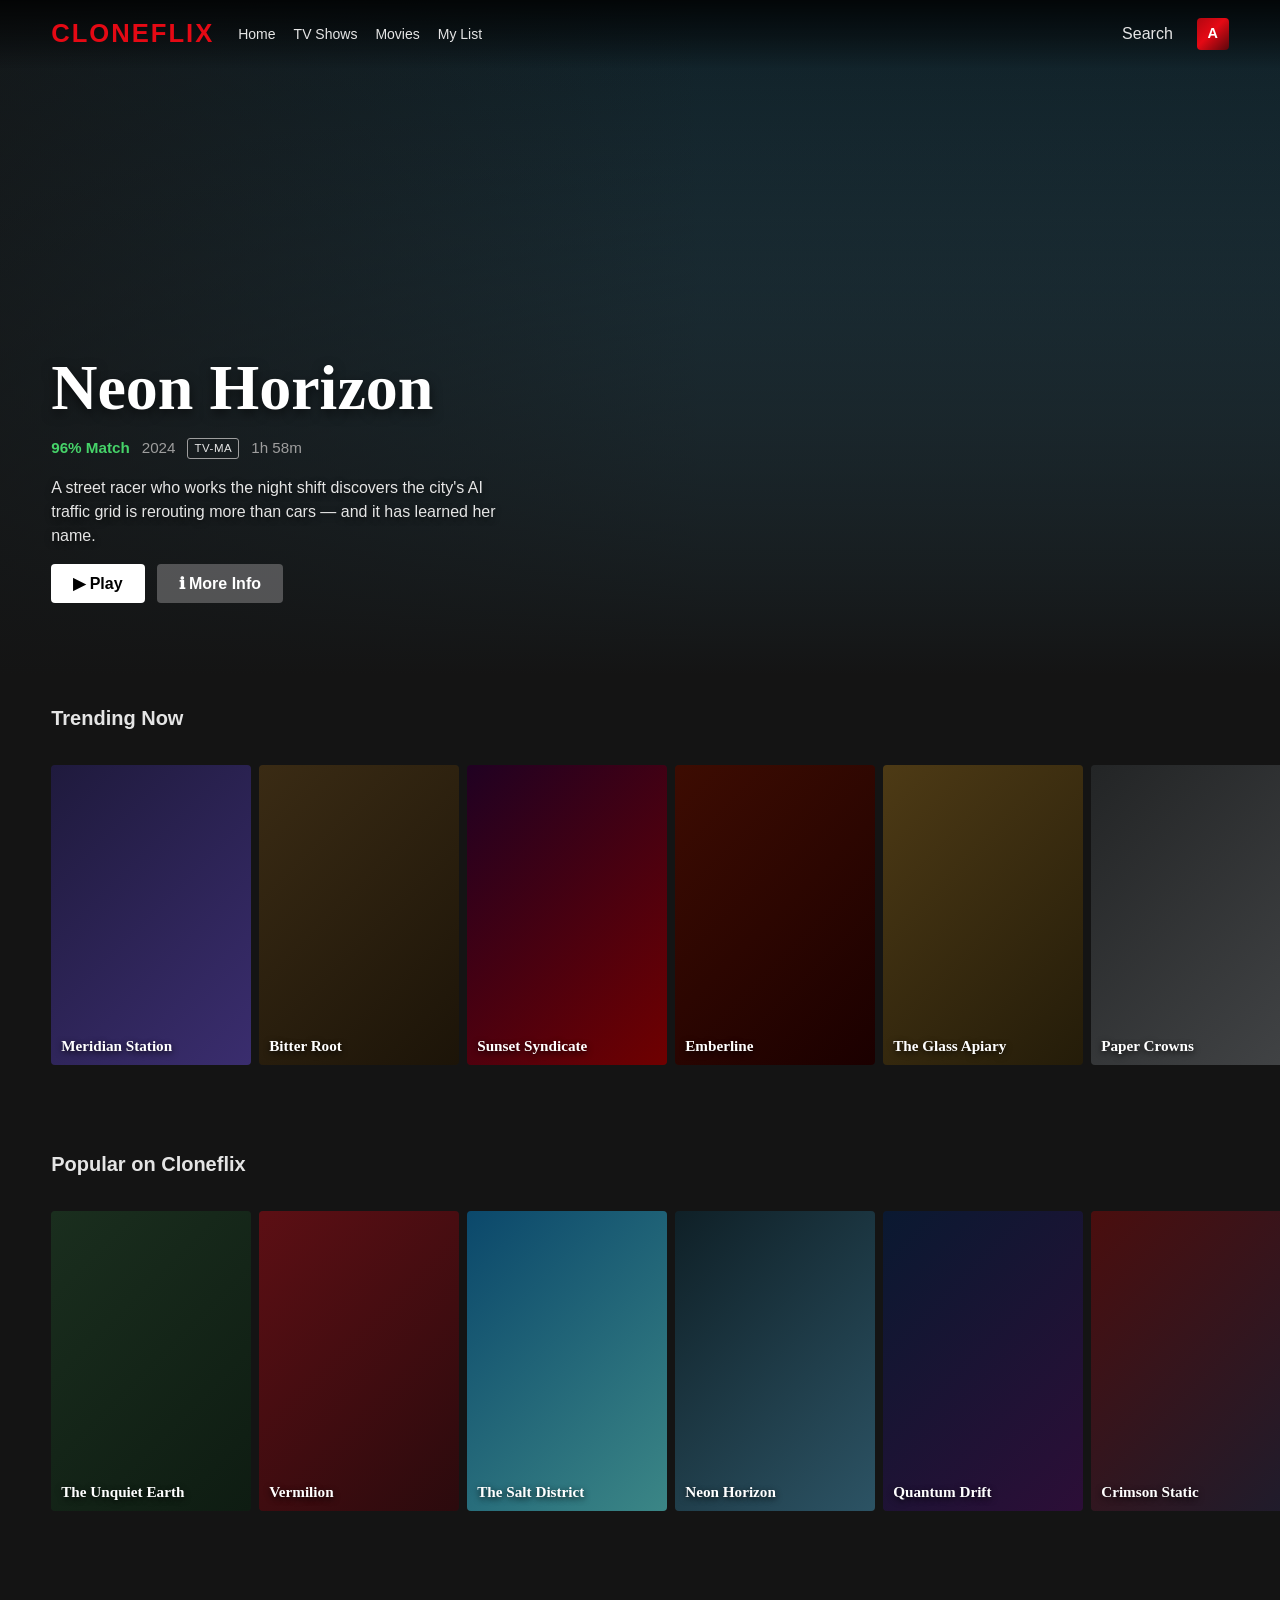
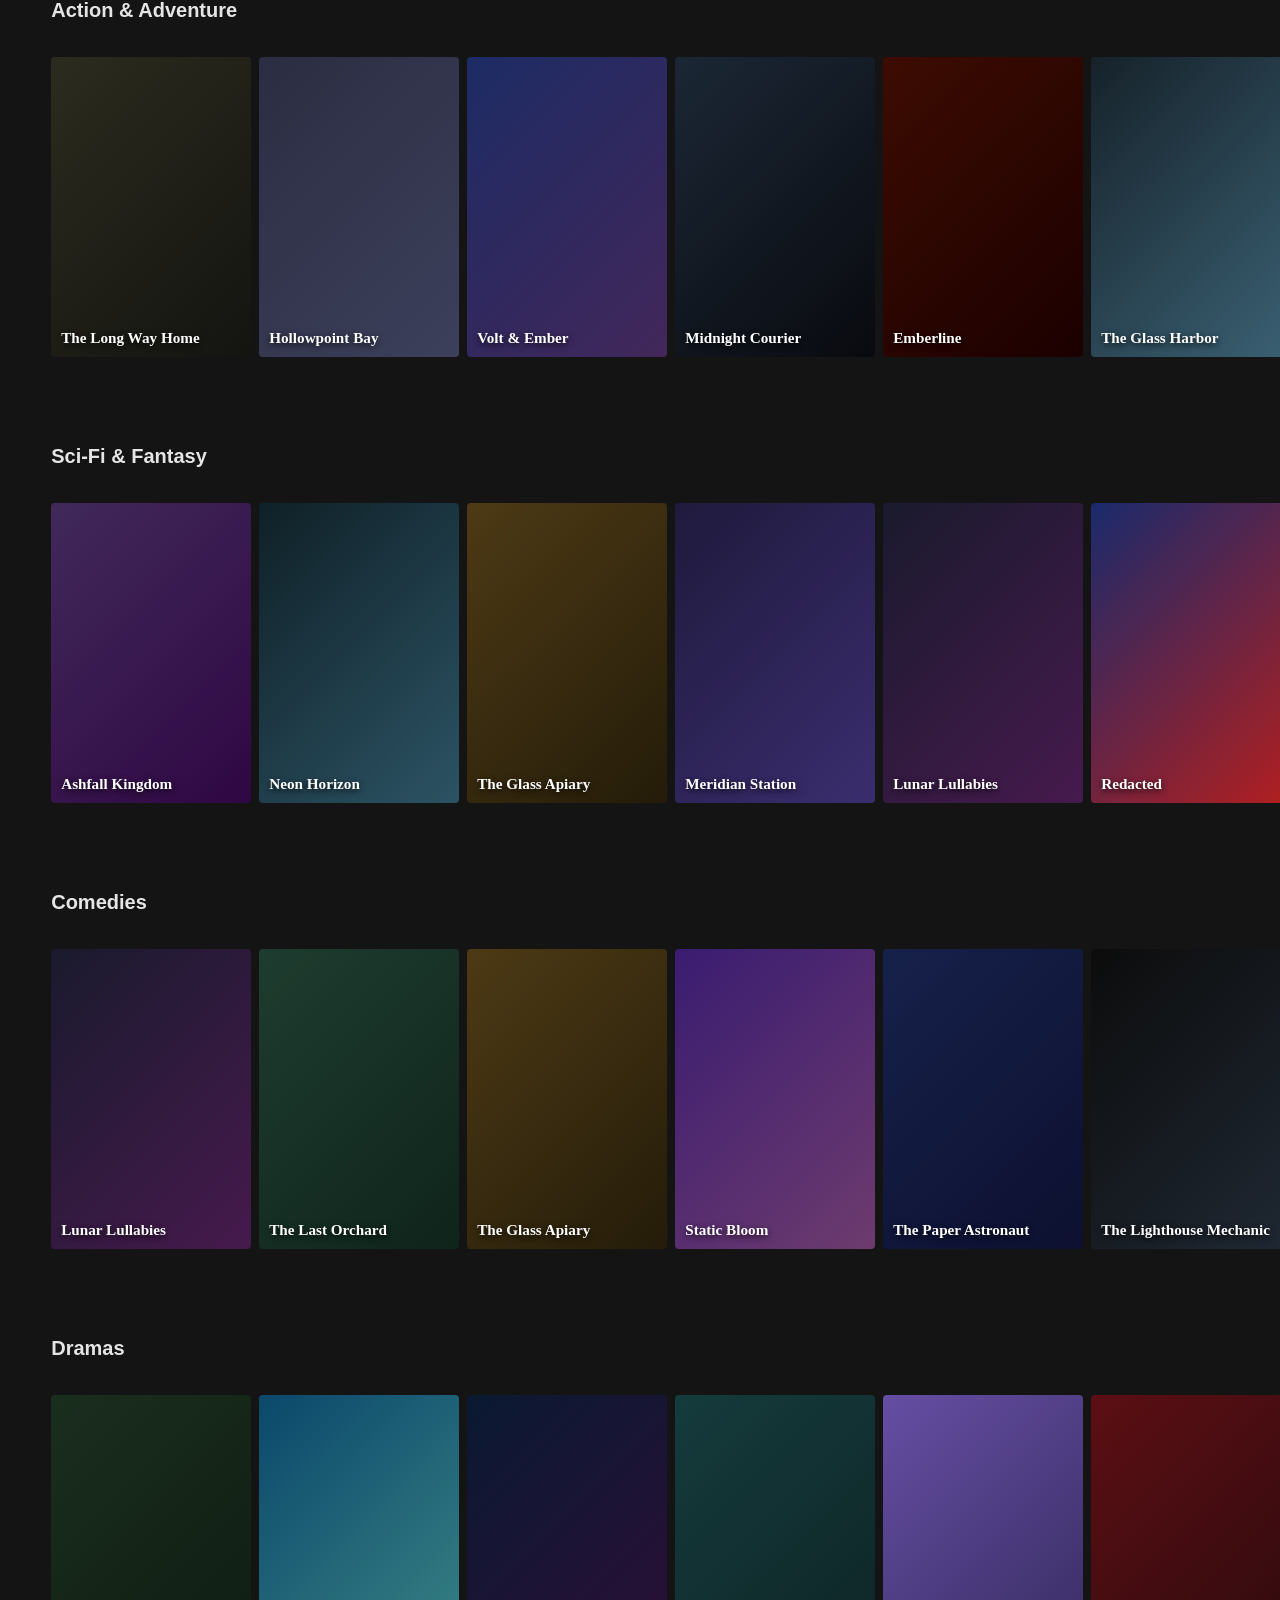
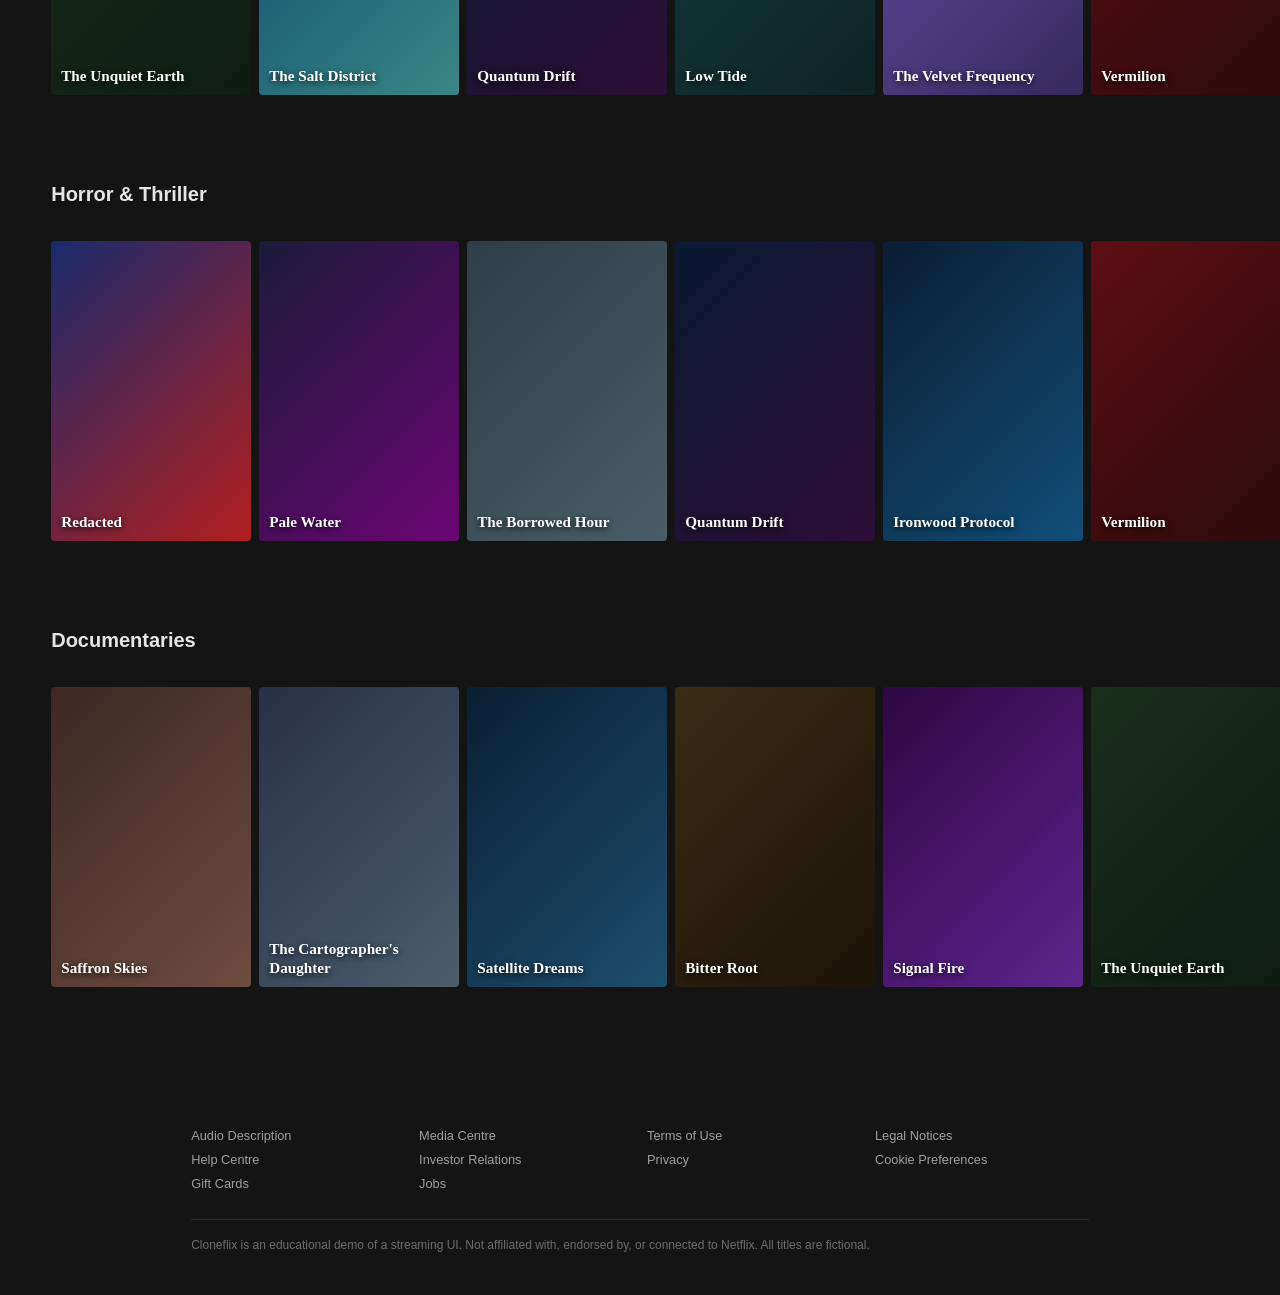
==== index.html @ 57976347 "Cloneflix: Netflix-style UI clone (static site, educational demo)" ====
<!DOCTYPE html>
<html lang="en">
<head>
  <meta charset="UTF-8">
  <meta name="viewport" content="width=device-width, initial-scale=1.0">
  <title>Cloneflix — Stream Fictional Originals (Demo)</title>
  <link rel="stylesheet" href="css/style.css">
</head>
<body>

  <!-- Top navigation bar -->
  <header id="navbar">
    <div class="navbar__left">
      <a class="navbar__logo" href="#">CLONEFLIX</a>
      <ul class="navbar__links">
        <li><a href="#">Home</a></li>
        <li><a href="#">TV Shows</a></li>
        <li><a href="#">Movies</a></li>
        <li><a href="#">My List</a></li>
      </ul>
    </div>
    <div class="navbar__right">
      <form id="search-form">
        <input id="search-input" type="text" placeholder="Search titles, genres…" autocomplete="off">
        <button id="search-btn" type="submit">Search</button>
      </form>
      <div class="navbar__avatar" aria-hidden="true">A</div>
    </div>
  </header>

  <main>
    <!-- app.js fills this section -->
    <section id="hero"></section>

    <!-- app.js fills this section -->
    <section id="rows"></section>
  </main>

  <!-- app.js fills #modal-content; the CSS .modal--open class controls visibility -->
  <div id="modal" class="modal" aria-hidden="true">
    <div class="modal__box">
      <button class="modal__close" aria-label="Close">×</button>
      <!-- app.js fills this content area -->
      <div id="modal-content"></div>
    </div>
  </div>

  <footer id="footer">
    <div class="footer__links">
      <ul>
        <li><a href="#">Audio Description</a></li>
        <li><a href="#">Help Centre</a></li>
        <li><a href="#">Gift Cards</a></li>
      </ul>
      <ul>
        <li><a href="#">Media Centre</a></li>
        <li><a href="#">Investor Relations</a></li>
        <li><a href="#">Jobs</a></li>
      </ul>
      <ul>
        <li><a href="#">Terms of Use</a></li>
        <li><a href="#">Privacy</a></li>
      </ul>
      <ul>
        <li><a href="#">Legal Notices</a></li>
        <li><a href="#">Cookie Preferences</a></li>
      </ul>
    </div>
    <p class="footer__disclaimer">Cloneflix is an educational demo of a streaming UI. Not affiliated with, endorsed by, or connected to Netflix. All titles are fictional.</p>
  </footer>

  <script src="js/data.js" defer></script>
  <script src="js/app.js" defer></script>
</body>
</html>
---- css/style.css ----
/* ==========================================================================
   Cloneflix — Netflix-style UI clone (educational demo)
   File: css/style.css
   Pure HTML/CSS — no external fonts, images, libraries, or CDN links.
   Styles index.html hooks and the elements rendered by js/app.js.
   ========================================================================== */

/* --------------------------------------------------------------------------
   1. Design tokens
   -------------------------------------------------------------------------- */
:root {
  --bg: #141414;
  --surface: #181818;
  --red: #E50914;
  --text: #e5e5e5;
  --muted: #9e9e9e;
  --card-w: 200px;

  --nav-h: 68px;
  --match-green: #46d369;
  --serif: Georgia, 'Times New Roman', serif;
  --sans: 'Segoe UI', 'Helvetica Neue', Helvetica, Arial, sans-serif;
  --z-navbar: 1000;
  --z-card: 20;
  --z-modal: 2000;
  --radius: 4px;
}

/* --------------------------------------------------------------------------
   2. Base / reset
   -------------------------------------------------------------------------- */
*,
*::before,
*::after {
  box-sizing: border-box;
}

html {
  scrollbar-color: #333 var(--bg);
}

body {
  margin: 0;
  background: var(--bg);
  color: var(--text);
  font-family: var(--sans);
  font-size: 16px;
  line-height: 1.5;
  -webkit-font-smoothing: antialiased;
  text-rendering: optimizeLegibility;
}

/* Lock page scroll while the modal is open (JS toggles this class) */
body.modal-open {
  overflow: hidden;
}

h1,
h2,
h3,
h4,
p {
  margin: 0;
}

ul {
  margin: 0;
  padding: 0;
  list-style: none;
}

img {
  max-width: 100%;
  display: block;
}

button {
  font-family: inherit;
  cursor: pointer;
}

a {
  color: inherit;
  text-decoration: none;
}

::selection {
  background: var(--red);
  color: #fff;
}

/* --------------------------------------------------------------------------
   3. Utilities
   -------------------------------------------------------------------------- */
.hidden {
  display: none !important;
}

/* --------------------------------------------------------------------------
   4. Navbar
   -------------------------------------------------------------------------- */
#navbar {
  position: fixed;
  top: 0;
  left: 0;
  right: 0;
  height: var(--nav-h);
  z-index: var(--z-navbar);
  display: flex;
  align-items: center;
  justify-content: space-between;
  padding: 0 4%;
  background: transparent;
  transition: background-color 0.3s ease;
}

/* Dark gradient scrim underneath the transparent bar at the top */
#navbar::before {
  content: "";
  position: absolute;
  inset: 0;
  z-index: -1;
  background: linear-gradient(
    to bottom,
    rgba(0, 0, 0, 0.8),
    rgba(0, 0, 0, 0.4) 55%,
    rgba(0, 0, 0, 0)
  );
  transition: opacity 0.3s ease;
  pointer-events: none;
}

/* JS toggles body.scrolled once the page is scrolled down */
body.scrolled #navbar {
  background-color: var(--bg);
}

body.scrolled #navbar::before {
  opacity: 0;
}

.navbar__left {
  display: flex;
  align-items: center;
  gap: 24px;
}

.navbar__logo {
  font-size: 1.6rem;
  font-weight: 700;
  text-transform: uppercase;
  letter-spacing: 2px;
  color: var(--red);
  cursor: pointer;
  line-height: 1;
  user-select: none;
}

.navbar__links {
  display: flex;
  align-items: center;
  gap: 18px;
  list-style: none;
}

.navbar__links a {
  font-size: 0.875rem;
  color: var(--text);
  transition: color 0.2s ease;
}

.navbar__links a:hover {
  color: var(--muted);
}

.navbar__right {
  display: flex;
  align-items: center;
  gap: 18px;
}

/* --- Search -------------------------------------------------------------- */
#search-form {
  display: flex;
  align-items: center;
}

#search-input {
  width: 0;
  padding: 6px 0;
  border: 1px solid transparent;
  border-radius: var(--radius);
  background: rgba(0, 0, 0, 0.75);
  color: var(--text);
  font-size: 0.875rem;
  opacity: 0;
  transition: width 0.3s ease, opacity 0.3s ease, padding 0.3s ease,
    border-color 0.2s ease, box-shadow 0.2s ease;
}

/* Expands nicely on hover / focus */
#search-form:hover #search-input,
#search-input:focus {
  width: 200px;
  padding: 6px 10px;
  opacity: 1;
  border-color: #333;
}

#search-input:focus {
  outline: none;
  border-color: #555;
  box-shadow: 0 0 0 1px rgba(255, 255, 255, 0.25);
}

#search-input::placeholder {
  color: var(--muted);
}

#search-btn {
  display: flex;
  align-items: center;
  justify-content: center;
  padding: 6px;
  border: none;
  border-radius: var(--radius);
  background: transparent;
  color: var(--text);
  font-size: 1rem;
  transition: color 0.2s ease;
}

#search-btn:hover {
  color: var(--muted);
}

/* --- Avatar (no external images — rendered as a gradient tile) ----------- */
.navbar__avatar {
  width: 32px;
  height: 32px;
  border-radius: var(--radius);
  background: linear-gradient(135deg, #b20710, #e50914 45%, #5a070c);
  color: #fff;
  font-size: 0.9rem;
  font-weight: 700;
  display: flex;
  align-items: center;
  justify-content: center;
  cursor: pointer;
  user-select: none;
}

/* --------------------------------------------------------------------------
   5. Hero
   -------------------------------------------------------------------------- */
#hero {
  position: relative;
  height: 75vh;
  min-height: 420px;
  display: flex;
  align-items: flex-end;
  background-size: cover;
  background-position: center;
  /* The background-image linear-gradient is set inline by JS */
}

/* Scrim overlay: transparent at the top, fading into the page bg at bottom */
#hero::before {
  content: "";
  position: absolute;
  inset: 0;
  background: linear-gradient(
      to top,
      var(--bg) 0%,
      rgba(20, 20, 20, 0.4) 55%,
      rgba(20, 20, 20, 0) 100%
    ),
    linear-gradient(to right, rgba(20, 20, 20, 0.7) 0%, rgba(20, 20, 20, 0) 55%);
  pointer-events: none;
}

.hero__content {
  position: relative;
  z-index: 1;
  max-width: 45%;
  padding: 0 4% 8vh;
  display: flex;
  flex-direction: column;
  gap: 16px;
}

.hero__title {
  font-family: var(--serif);
  font-size: clamp(2.4rem, 5vw, 4rem);
  font-weight: 700;
  line-height: 1.05;
  color: #fff;
  text-shadow: 0 4px 12px rgba(0, 0, 0, 0.6);
}

.hero__meta {
  display: flex;
  align-items: center;
  flex-wrap: wrap;
  gap: 12px;
  font-size: 0.95rem;
  color: var(--text);
}

.hero__meta .match,
.modal__meta .match {
  color: var(--match-green);
  font-weight: 700;
}

.hero__meta .year,
.modal__meta .year {
  color: var(--muted);
}

.hero__meta .badge,
.modal__meta .badge {
  padding: 1px 6px;
  border: 1px solid var(--muted);
  border-radius: 3px;
  font-size: 0.72rem;
  color: var(--text);
  letter-spacing: 0.5px;
}

.hero__meta .duration,
.modal__meta .duration {
  color: var(--muted);
}

.hero__desc {
  max-width: 55ch;
  font-size: 1rem;
  color: var(--text);
  text-shadow: 0 2px 6px rgba(0, 0, 0, 0.6);
}

.hero__buttons {
  display: flex;
  align-items: center;
  gap: 12px;
  flex-wrap: wrap;
}

/* --------------------------------------------------------------------------
   6. Buttons
   -------------------------------------------------------------------------- */
.btn {
  display: inline-flex;
  align-items: center;
  gap: 8px;
  padding: 10px 22px;
  border: none;
  border-radius: var(--radius);
  font-size: 1rem;
  font-weight: 600;
  line-height: 1.2;
  transition: background-color 0.2s ease, opacity 0.2s ease, transform 0.1s ease;
}

.btn:active {
  transform: scale(0.97);
}

.btn--play {
  background: #fff;
  color: #000;
}

.btn--play:hover {
  background: rgba(255, 255, 255, 0.75);
}

.btn--info {
  background: rgba(109, 109, 110, 0.7);
  color: #fff;
}

.btn--info:hover {
  background: rgba(109, 109, 110, 0.4);
}

/* --------------------------------------------------------------------------
   7. Content rows
   -------------------------------------------------------------------------- */
#rows {
  position: relative;
  z-index: 1;
  padding-bottom: 40px;
}

.row {
  position: relative;
  padding: 28px 0 12px;
}

/* Results row that sits right below the fixed navbar gets extra top room */
.row--results {
  padding-top: calc(var(--nav-h) + 24px);
}

.row__title {
  padding: 0 4%;
  margin-bottom: 8px;
  font-size: 1.25rem;
  font-weight: 700;
  color: var(--text);
  transition: color 0.2s ease;
}

.row:hover .row__title {
  color: #fff;
}

.row__cards {
  display: flex;
  align-items: flex-start;
  gap: 8px;
  padding: 24px 4% 44px;
  overflow-x: auto;
  overflow-y: hidden;
  scroll-behavior: smooth;
  /* Hide the scrollbar on desktop (Firefox / WebKit) */
  scrollbar-width: none;
}

.row__cards::-webkit-scrollbar {
  display: none;
}

/* --- Row scroll buttons -------------------------------------------------- */
.row__btn {
  position: absolute;
  top: 50%;
  transform: translateY(-50%);
  z-index: var(--z-card);
  width: 44px;
  height: 44px;
  display: flex;
  align-items: center;
  justify-content: center;
  border: none;
  border-radius: 50%;
  background: rgba(20, 20, 20, 0.6);
  color: #fff;
  font-size: 1.1rem;
  line-height: 1;
  opacity: 0;
  transition: opacity 0.2s ease, background-color 0.2s ease, transform 0.2s ease;
}

.row__btn--left {
  left: 8px;
}

.row__btn--right {
  right: 8px;
}

/* Visible on row hover (desktop only) */
.row:hover .row__btn,
.row__btn:focus-visible {
  opacity: 1;
}

.row__btn:hover {
  background: rgba(20, 20, 20, 0.9);
  transform: translateY(-50%) scale(1.1);
}

/* --------------------------------------------------------------------------
   8. Poster cards (JS-rendered)
   -------------------------------------------------------------------------- */
.card {
  position: relative;
  flex: 0 0 auto;
  width: var(--card-w);
  aspect-ratio: 2 / 3;
  border-radius: var(--radius);
  overflow: hidden;
  background: var(--surface);
  cursor: pointer;
  transition: transform 0.25s ease, box-shadow 0.25s ease;
}

.card:hover {
  transform: scale(1.15);
  z-index: var(--z-card);
  box-shadow: 0 8px 24px rgba(0, 0, 0, 0.7);
}

.card:focus-visible {
  outline: none;
  box-shadow: 0 0 0 3px rgba(255, 255, 255, 0.85);
}

/* Poster area — JS sets an inline linear-gradient background and
   renders the title text inside. */
.card__poster {
  position: absolute;
  inset: 0;
  display: flex;
  align-items: flex-end;
  padding: 10px;
}

.card__poster > span,
.card__poster > h3,
.card__poster > p {
  font-family: var(--serif);
  font-size: 0.95rem;
  font-weight: 700;
  line-height: 1.25;
  color: #fff;
  text-shadow: 0 2px 6px rgba(0, 0, 0, 0.8);
}

/* Info bar revealed on hover */
.card__info {
  position: absolute;
  inset: auto 0 0 0;
  display: flex;
  align-items: center;
  gap: 8px;
  padding: 8px 10px;
  background: rgba(24, 24, 24, 0.92);
  font-size: 0.75rem;
  color: var(--text);
  opacity: 0;
  transform: translateY(8px);
  transition: opacity 0.25s ease, transform 0.25s ease;
}

.card:hover .card__info {
  opacity: 1;
  transform: translateY(0);
}

.card__info .match {
  color: var(--match-green);
  font-weight: 600;
}

.card__info .meta {
  color: var(--muted);
}

/* Round play button inside the info bar */
.card__play {
  flex-shrink: 0;
  width: 32px;
  height: 32px;
  display: flex;
  align-items: center;
  justify-content: center;
  border: 1px solid rgba(255, 255, 255, 0.7);
  border-radius: 50%;
  background: transparent;
  color: #fff;
  font-size: 0.75rem;
  line-height: 1;
  margin-left: auto;
  transition: background-color 0.2s ease, border-color 0.2s ease;
}

.card__play:hover {
  background: var(--red);
  border-color: var(--red);
}

/* --------------------------------------------------------------------------
   9. Modal
   -------------------------------------------------------------------------- */
#modal {
  position: fixed;
  inset: 0;
  z-index: var(--z-modal);
  display: none;
  align-items: center;
  justify-content: center;
  padding: 24px;
  background: rgba(0, 0, 0, 0.7);
  overflow-y: auto;
}

#modal.modal--open {
  display: flex;
}

.modal__box {
  position: relative;
  width: 92%;
  max-width: 850px;
  max-height: 90vh;
  overflow-y: auto;
  border-radius: 8px;
  background: var(--surface);
  scrollbar-width: thin;
  scrollbar-color: #444 var(--surface);
  animation: modal-in 0.3s ease;
}

@keyframes modal-in {
  from {
    opacity: 0;
    transform: translateY(24px) scale(0.98);
  }
  to {
    opacity: 1;
    transform: translateY(0) scale(1);
  }
}

.modal__close {
  position: absolute;
  top: 12px;
  right: 12px;
  z-index: 2;
  width: 36px;
  height: 36px;
  display: flex;
  align-items: center;
  justify-content: center;
  border: none;
  border-radius: 50%;
  background: rgba(0, 0, 0, 0.6);
  color: #fff;
  font-size: 1.1rem;
  line-height: 1;
  transition: background-color 0.2s ease;
}

.modal__close:hover {
  background: rgba(0, 0, 0, 0.85);
}

#modal-content {
  display: flex;
  flex-direction: column;
}

/* Large gradient header area with the title overlaid */
.modal__backdrop {
  position: relative;
  height: 380px;
  display: flex;
  align-items: flex-end;
  padding: 24px;
  background-size: cover;
  background-position: center;
  /* Background gradient set inline by JS */
}

/* Fade the backdrop into the modal surface below */
.modal__backdrop::after {
  content: "";
  position: absolute;
  inset: 0;
  background: linear-gradient(to top, var(--surface) 0%, rgba(0, 0, 0, 0) 65%);
  pointer-events: none;
}

.modal__title,
.modal__backdrop-title {
  position: relative;
  z-index: 1;
  font-family: var(--serif);
  font-size: 2.2rem;
  font-weight: 700;
  line-height: 1.1;
  color: #fff;
  text-shadow: 0 3px 10px rgba(0, 0, 0, 0.7);
}

.modal__body {
  padding: 20px 28px 32px;
}

.modal__meta {
  display: flex;
  align-items: center;
  flex-wrap: wrap;
  gap: 12px;
  margin-bottom: 14px;
  font-size: 0.95rem;
  color: var(--text);
}

.modal__desc {
  margin: 0;
  font-size: 0.95rem;
  line-height: 1.6;
  color: var(--text);
}

.modal__meta .genres {
  color: var(--muted);
}

.row__empty {
  padding: 0 4%;
  color: var(--muted);
}

/* --------------------------------------------------------------------------
   10. Footer
   -------------------------------------------------------------------------- */
#footer {
  max-width: 1000px;
  margin: 0 auto;
  padding: 40px 4%;
  color: var(--muted);
}

.footer__links {
  display: grid;
  grid-template-columns: repeat(4, 1fr);
  gap: 14px;
  margin-bottom: 24px;
  list-style: none;
}

.footer__links a {
  font-size: 0.8rem;
  color: var(--muted);
  transition: color 0.2s ease;
}

.footer__links a:hover {
  color: var(--text);
  text-decoration: underline;
}

.footer__disclaimer {
  padding-top: 16px;
  border-top: 1px solid #2a2a2a;
  font-size: 0.75rem;
  line-height: 1.6;
  color: #6d6d6d;
}

/* --------------------------------------------------------------------------
   11. Accessibility
   -------------------------------------------------------------------------- */
:focus-visible {
  outline: 2px solid #fff;
  outline-offset: 2px;
}

@media (prefers-reduced-motion: reduce) {
  *,
  *::before,
  *::after {
    animation: none !important;
    transition: none !important;
    scroll-behavior: auto !important;
  }
}

/* --------------------------------------------------------------------------
   12. Responsive
   -------------------------------------------------------------------------- */
@media (max-width: 768px) {
  :root {
    --card-w: 140px;
    --nav-h: 56px;
  }

  /* Smaller navbar */
  #navbar {
    padding: 0 4%;
  }

  .navbar__logo {
    font-size: 1.2rem;
  }

  .navbar__links {
    gap: 10px;
  }

  .navbar__links a {
    font-size: 0.78rem;
  }

  .navbar__right {
    gap: 10px;
  }

  #search-form:hover #search-input,
  #search-input:focus {
    width: 140px;
  }

  /* Smaller hero */
  #hero {
    height: 60vh;
    min-height: 360px;
  }

  .hero__content {
    max-width: 92%;
    padding-bottom: 7vh;
    gap: 12px;
  }

  .hero__title {
    font-size: 2.2rem;
  }

  .hero__desc {
    font-size: 0.875rem;
  }

  .hero__meta {
    font-size: 0.85rem;
  }

  .hero__buttons .btn {
    padding: 8px 16px;
    font-size: 0.9rem;
  }

  /* Hide the scroll chevrons on touch/small screens */
  .row__btn {
    display: none;
  }

  /* Smaller modal */
  .modal__box {
    width: 96%;
  }

  .modal__backdrop {
    height: 260px;
  }

  .modal__title {
    font-size: 1.6rem;
  }

  .modal__body {
    padding: 16px 18px 24px;
  }

  /* Footer links collapse to two columns */
  .footer__links {
    grid-template-columns: repeat(2, 1fr);
  }
}

/* Touch devices (e.g. landscape tablets) — no hover, so hide hover-only UI */
@media (hover: none) {
  .row__btn {
    display: none;
  }

  .card:hover {
    transform: none;
    box-shadow: none;
  }
}
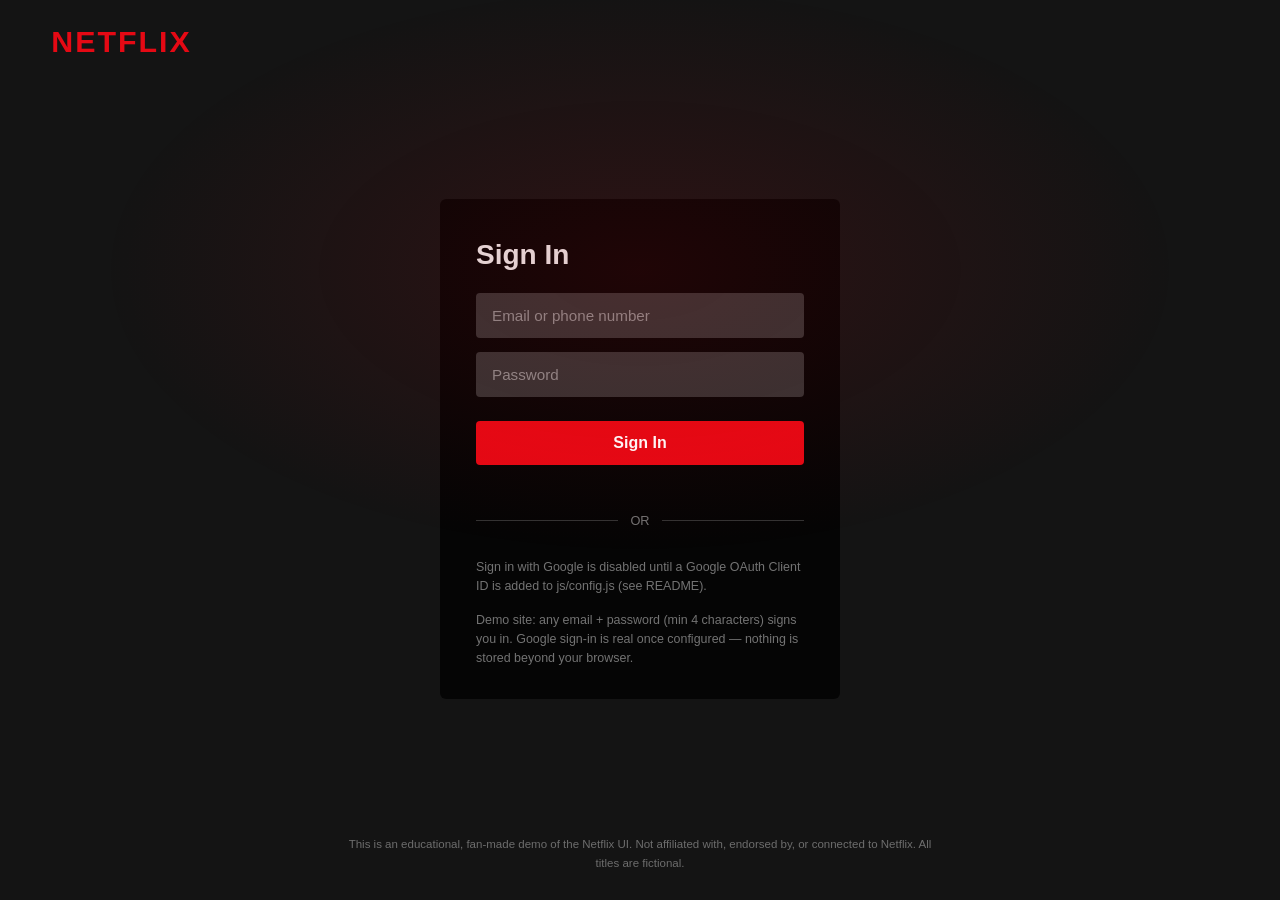
==== commit 46f06f12: "Netflix branding, generated poster art, login page with Google Sign-In" ====
--- a/index.html
+++ b/index.html
@@ -3,7 +3,7 @@
 <head>
   <meta charset="UTF-8">
   <meta name="viewport" content="width=device-width, initial-scale=1.0">
-  <title>Cloneflix — Stream Fictional Originals (Demo)</title>
+  <title>Netflix — Watch TV Shows & Movies Online (Educational Demo)</title>
   <link rel="stylesheet" href="css/style.css">
 </head>
 <body>
@@ -11,7 +11,7 @@
   <!-- Top navigation bar -->
   <header id="navbar">
     <div class="navbar__left">
-      <a class="navbar__logo" href="#">CLONEFLIX</a>
+      <a class="navbar__logo" href="#">NETFLIX</a>
       <ul class="navbar__links">
         <li><a href="#">Home</a></li>
         <li><a href="#">TV Shows</a></li>
@@ -24,7 +24,13 @@
         <input id="search-input" type="text" placeholder="Search titles, genres…" autocomplete="off">
         <button id="search-btn" type="submit">Search</button>
       </form>
-      <div class="navbar__avatar" aria-hidden="true">A</div>
+      <div class="navbar__user">
+        <button class="navbar__avatar" id="user-btn" aria-label="Account menu" aria-haspopup="true" aria-expanded="false">A</button>
+        <div class="user-menu" id="user-menu" hidden>
+          <span id="user-menu-name"></span>
+          <button id="user-signout" type="button">Sign out</button>
+        </div>
+      </div>
     </div>
   </header>
 
@@ -66,9 +72,11 @@
         <li><a href="#">Cookie Preferences</a></li>
       </ul>
     </div>
-    <p class="footer__disclaimer">Cloneflix is an educational demo of a streaming UI. Not affiliated with, endorsed by, or connected to Netflix. All titles are fictional.</p>
+    <p class="footer__disclaimer">This is an educational, fan-made demo of the Netflix UI. Not affiliated with, endorsed by, or connected to Netflix. All titles are fictional.</p>
   </footer>
 
+  <script src="js/config.js" defer></script>
+  <script src="js/auth.js" defer></script>
   <script src="js/data.js" defer></script>
   <script src="js/app.js" defer></script>
 </body>
--- a/css/style.css
+++ b/css/style.css
@@ -238,6 +238,7 @@
 .navbar__avatar {
   width: 32px;
   height: 32px;
+  border: none;
   border-radius: var(--radius);
   background: linear-gradient(135deg, #b20710, #e50914 45%, #5a070c);
   color: #fff;
@@ -248,6 +249,58 @@
   justify-content: center;
   cursor: pointer;
   user-select: none;
+}
+
+/* Avatar images (Google profile photo) + account dropdown */
+.navbar__avatar img {
+  width: 100%;
+  height: 100%;
+  object-fit: cover;
+  border-radius: var(--radius);
+}
+
+.navbar__user {
+  position: relative;
+}
+
+.user-menu {
+  position: absolute;
+  right: 0;
+  top: calc(100% + 10px);
+  width: 190px;
+  display: flex;
+  flex-direction: column;
+  gap: 4px;
+  padding: 8px;
+  background: rgba(0, 0, 0, 0.92);
+  border: 1px solid #333;
+  border-radius: var(--radius);
+  z-index: var(--z-navbar);
+}
+
+.user-menu[hidden] {
+  display: none;
+}
+
+.user-menu span {
+  padding: 4px 8px;
+  color: var(--text);
+  font-size: 0.85rem;
+  border-bottom: 1px solid #333;
+}
+
+.user-menu button {
+  padding: 8px;
+  border: none;
+  border-radius: var(--radius);
+  background: transparent;
+  color: var(--text);
+  font-size: 0.85rem;
+  text-align: left;
+}
+
+.user-menu button:hover {
+  background: #333;
 }
 
 /* --------------------------------------------------------------------------
@@ -509,6 +562,15 @@
   padding: 10px;
 }
 
+/* Generated SVG poster art fills the card */
+.card__poster-img {
+  position: absolute;
+  inset: 0;
+  width: 100%;
+  height: 100%;
+  object-fit: cover;
+}
+
 .card__poster > span,
 .card__poster > h3,
 .card__poster > p {
@@ -653,7 +715,15 @@
   padding: 24px;
   background-size: cover;
   background-position: center;
-  /* Background gradient set inline by JS */
+  /* Backdrop art image set by JS */
+}
+
+.modal__backdrop-img {
+  position: absolute;
+  inset: 0;
+  width: 100%;
+  height: 100%;
+  object-fit: cover;
 }
 
 /* Fade the backdrop into the modal surface below */
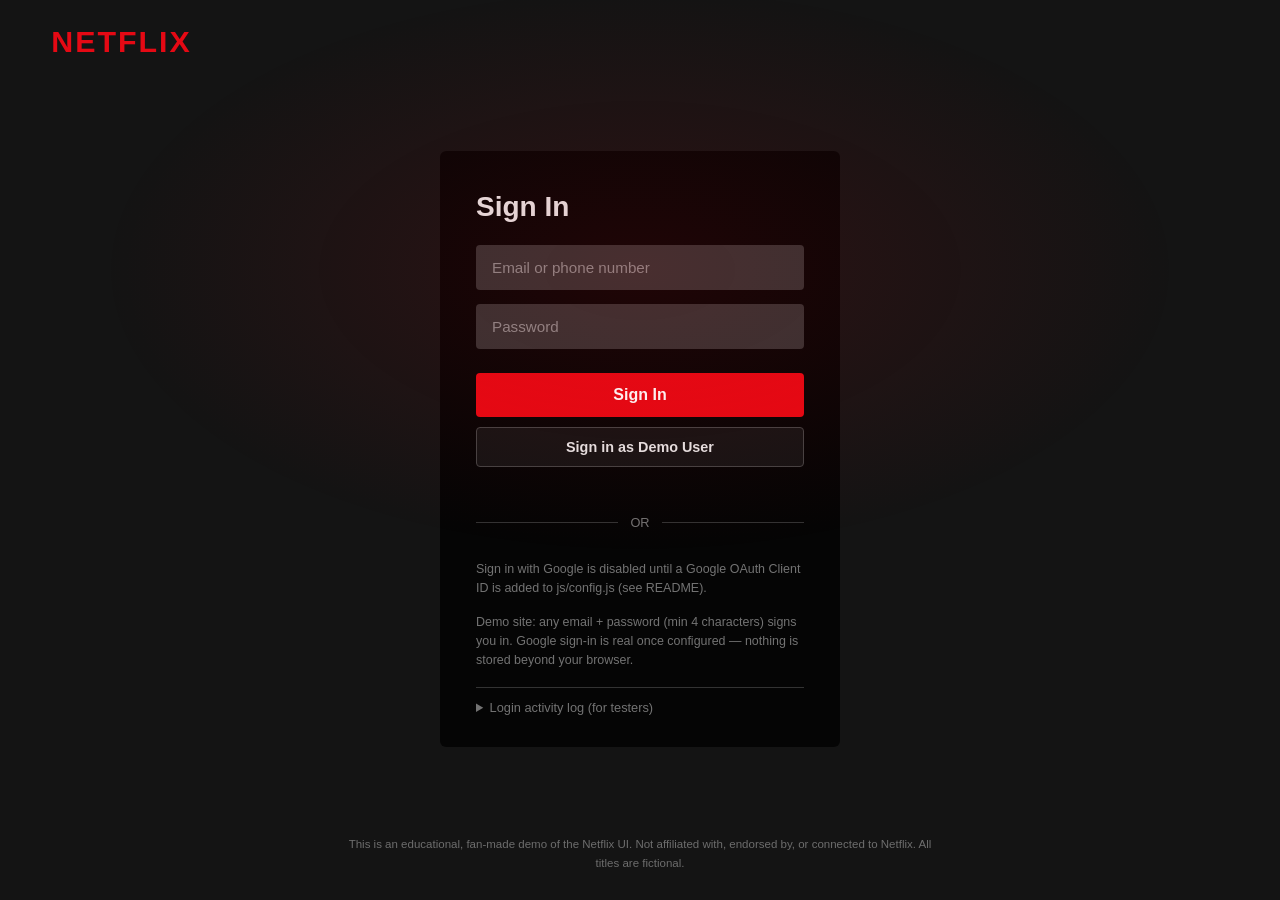
==== commit 06d396af: "Login activity log, demo sign-in button, My List favourites, New & Popular row, demo trailer player" ====
--- a/index.html
+++ b/index.html
@@ -16,7 +16,7 @@
         <li><a href="#">Home</a></li>
         <li><a href="#">TV Shows</a></li>
         <li><a href="#">Movies</a></li>
-        <li><a href="#">My List</a></li>
+        <li><a href="#" id="nav-mylist">My List</a></li>
       </ul>
     </div>
     <div class="navbar__right">
--- a/css/style.css
+++ b/css/style.css
@@ -934,4 +934,170 @@
     transform: none;
     box-shadow: none;
   }
-}
+
+  .card__add {
+    opacity: 1;
+  }
+}
+
+/* --------------------------------------------------------------------------
+   13. My List, favourites & demo player
+   -------------------------------------------------------------------------- */
+/* ＋/✓ toggle on every poster card */
+.card__add {
+  position: absolute;
+  top: 8px;
+  right: 8px;
+  z-index: 2;
+  width: 30px;
+  height: 30px;
+  display: flex;
+  align-items: center;
+  justify-content: center;
+  border: 1px solid rgba(255, 255, 255, 0.8);
+  border-radius: 50%;
+  background: rgba(0, 0, 0, 0.55);
+  color: #fff;
+  font-size: 0.95rem;
+  line-height: 1;
+  opacity: 0;
+  transition: opacity 0.2s ease, background-color 0.2s ease;
+}
+
+.card:hover .card__add,
+.card__add:focus-visible {
+  opacity: 1;
+}
+
+.card__add:hover {
+  background: var(--red);
+  border-color: var(--red);
+}
+
+/* Stay visible + red once the title is in My List */
+.card__add.in-list {
+  opacity: 1;
+  background: var(--red);
+  border-color: var(--red);
+}
+
+/* My List row highlight when navigated to from the navbar */
+.row--flash {
+  animation: row-flash 1.6s ease;
+}
+
+@keyframes row-flash {
+  0%,
+  100% {
+    box-shadow: none;
+  }
+  30% {
+    box-shadow: 0 0 0 2px var(--red), 0 0 24px rgba(229, 9, 20, 0.55);
+    border-radius: 4px;
+  }
+}
+
+/* My List toggle button inside the detail modal */
+.modal__body .btn + .btn {
+  margin-left: 10px;
+}
+
+.btn--list.in-list {
+  background: var(--red);
+  color: #fff;
+}
+
+/* Fake trailer player overlaid on the modal (demo only) */
+.player {
+  position: absolute;
+  inset: 0;
+  z-index: 3;
+  display: flex;
+  flex-direction: column;
+  background: #000;
+}
+
+.player__img {
+  position: absolute;
+  inset: 0;
+  width: 100%;
+  height: 100%;
+  object-fit: cover;
+  opacity: 0.5;
+  animation: ken-burns 12s ease-out forwards;
+}
+
+@keyframes ken-burns {
+  from {
+    transform: scale(1);
+  }
+  to {
+    transform: scale(1.12);
+  }
+}
+
+.player__top {
+  position: relative;
+  z-index: 1;
+  display: flex;
+  align-items: center;
+  gap: 14px;
+  padding: 16px 20px;
+}
+
+.player__back {
+  padding: 6px 14px;
+  border: none;
+  border-radius: var(--radius);
+  background: rgba(0, 0, 0, 0.6);
+  color: #fff;
+  font-size: 0.9rem;
+  cursor: pointer;
+}
+
+.player__back:hover {
+  background: rgba(0, 0, 0, 0.85);
+}
+
+.player__title {
+  font-family: var(--serif);
+  font-size: 1.1rem;
+  color: #fff;
+  text-shadow: 0 2px 6px rgba(0, 0, 0, 0.8);
+}
+
+.player__demo {
+  position: relative;
+  z-index: 1;
+  margin: auto;
+  padding: 0 20px;
+  color: var(--muted);
+  font-size: 0.85rem;
+  text-align: center;
+}
+
+.player__bar {
+  position: absolute;
+  left: 0;
+  right: 0;
+  bottom: 0;
+  height: 4px;
+  z-index: 1;
+  background: rgba(255, 255, 255, 0.25);
+}
+
+.player__fill {
+  height: 100%;
+  width: 0;
+  background: var(--red);
+  animation: play-progress 12s linear forwards;
+}
+
+@keyframes play-progress {
+  from {
+    width: 0;
+  }
+  to {
+    width: 100%;
+  }
+}
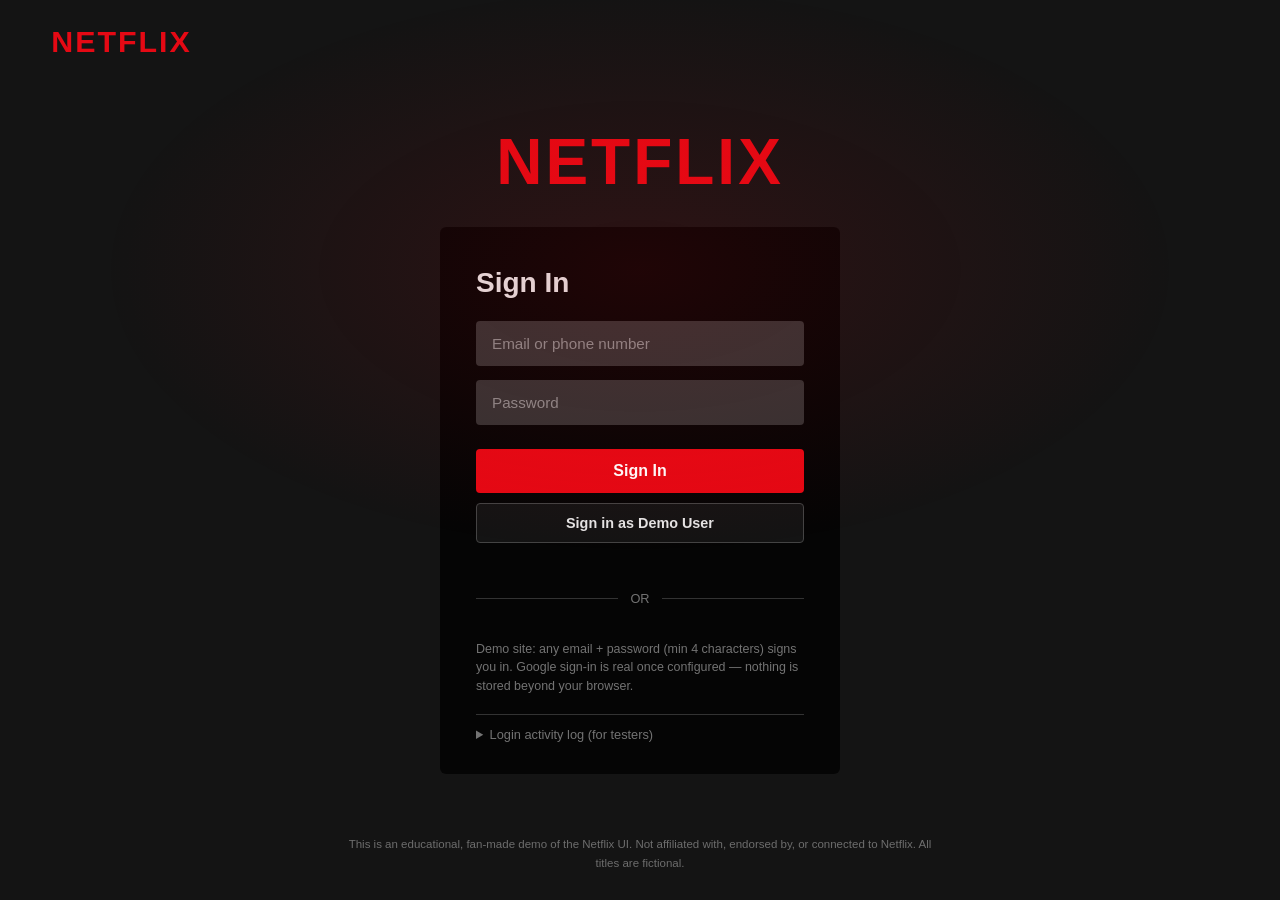
==== commit 26b4a455: "Who's watching profiles page, Top 10 thumbnails row, Continue Watching, richer generated art, Netfli" ====
--- a/index.html
+++ b/index.html
@@ -14,6 +14,7 @@
       <a class="navbar__logo" href="#">NETFLIX</a>
       <ul class="navbar__links">
         <li><a href="#">Home</a></li>
+        <li><a href="#" id="nav-new">New & Popular</a></li>
         <li><a href="#">TV Shows</a></li>
         <li><a href="#">Movies</a></li>
         <li><a href="#" id="nav-mylist">My List</a></li>
--- a/css/style.css
+++ b/css/style.css
@@ -146,14 +146,15 @@
 }
 
 .navbar__logo {
-  font-size: 1.6rem;
-  font-weight: 700;
+  font-size: 1.9rem;
+  font-weight: 800;
   text-transform: uppercase;
   letter-spacing: 2px;
   color: var(--red);
   cursor: pointer;
   line-height: 1;
   user-select: none;
+  text-shadow: 0 1px 4px rgba(0, 0, 0, 0.6);
 }
 
 .navbar__links {
@@ -930,7 +931,8 @@
     display: none;
   }
 
-  .card:hover {
+  .card:hover,
+  .card--thumb:hover {
     transform: none;
     box-shadow: none;
   }
@@ -1101,3 +1103,88 @@
     width: 100%;
   }
 }
+
+/* --------------------------------------------------------------------------
+   14. Top-10 trending thumbs, Continue Watching & hero badge
+   -------------------------------------------------------------------------- */
+
+/* Landscape 16:9 thumbnail cards ("Trending Now" Top-10 + Continue Watching).
+   Inherits the .card base (flex sizing, radius, cursor, transitions, focus). */
+.card--thumb {
+  width: 290px;
+  aspect-ratio: 16 / 9;
+}
+
+/* Landscape cards scale a touch less than portrait posters */
+.card--thumb:hover {
+  transform: scale(1.08);
+}
+
+/* The hover info bar slides in above the rank number */
+.card--thumb .card__info {
+  z-index: 2;
+}
+
+/* Giant outlined rank number (Top-10, first ten items only) */
+.card--num {
+  position: absolute;
+  left: 0;
+  bottom: 0;
+  z-index: 1;
+  font-family: Arial, 'Helvetica Neue', Helvetica, sans-serif;
+  font-size: 11rem;
+  font-weight: 800;
+  line-height: 0.8;
+  color: transparent;
+  -webkit-text-stroke: 3px #7a7a7a;
+  text-shadow: 0 4px 14px rgba(0, 0, 0, 0.55);
+  pointer-events: none;
+  user-select: none;
+}
+
+/* Red progress bar at the bottom of Continue Watching cards */
+.card__progress {
+  position: absolute;
+  left: 0;
+  right: 0;
+  bottom: 0;
+  height: 4px;
+  z-index: 3;
+  background: rgba(255, 255, 255, 0.3);
+}
+
+.card__progress-fill {
+  height: 100%;
+  background: var(--red);
+}
+
+/* Hero SERIES / FILM badge above the title */
+.hero__badge {
+  display: flex;
+  align-items: center;
+  gap: 8px;
+  font-size: 1rem;
+  font-weight: 700;
+  letter-spacing: 3px;
+  text-transform: uppercase;
+  color: #fff;
+  text-shadow: 0 2px 6px rgba(0, 0, 0, 0.6);
+}
+
+.hero__badge-n {
+  font-size: 1.5em;
+  font-weight: 800;
+  line-height: 1;
+  letter-spacing: 0;
+  color: var(--red);
+}
+
+@media (max-width: 768px) {
+  .card--thumb {
+    width: 180px;
+  }
+
+  .card--num {
+    font-size: 6rem;
+  }
+}
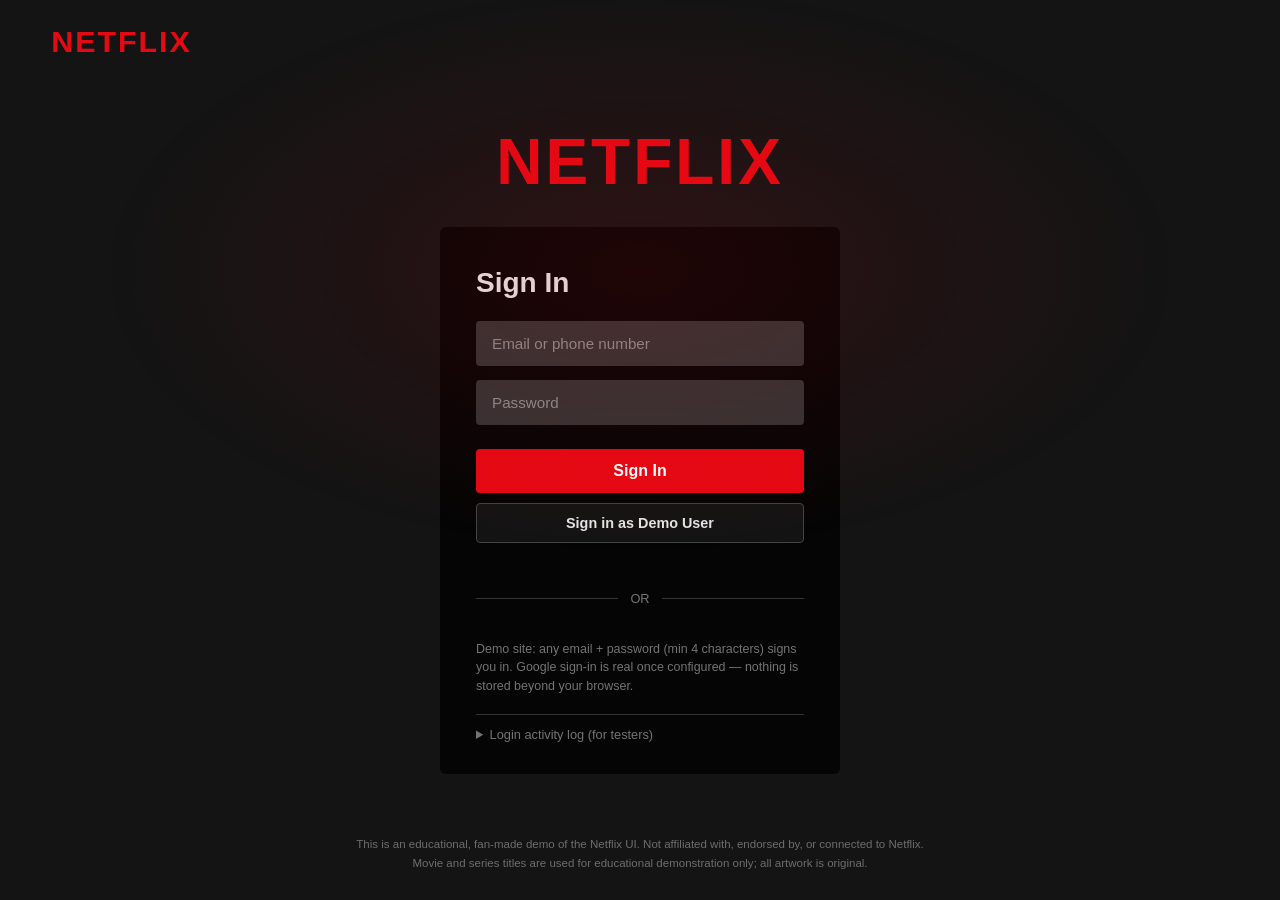
==== commit 1bd72d7a: "Real movie and series titles with regenerated artwork" ====
--- a/index.html
+++ b/index.html
@@ -73,7 +73,7 @@
         <li><a href="#">Cookie Preferences</a></li>
       </ul>
     </div>
-    <p class="footer__disclaimer">This is an educational, fan-made demo of the Netflix UI. Not affiliated with, endorsed by, or connected to Netflix. All titles are fictional.</p>
+    <p class="footer__disclaimer">This is an educational, fan-made demo of the Netflix UI. Not affiliated with, endorsed by, or connected to Netflix. Movie and series titles are used for educational demonstration only; all artwork is original.</p>
   </footer>
 
   <script src="js/config.js" defer></script>
